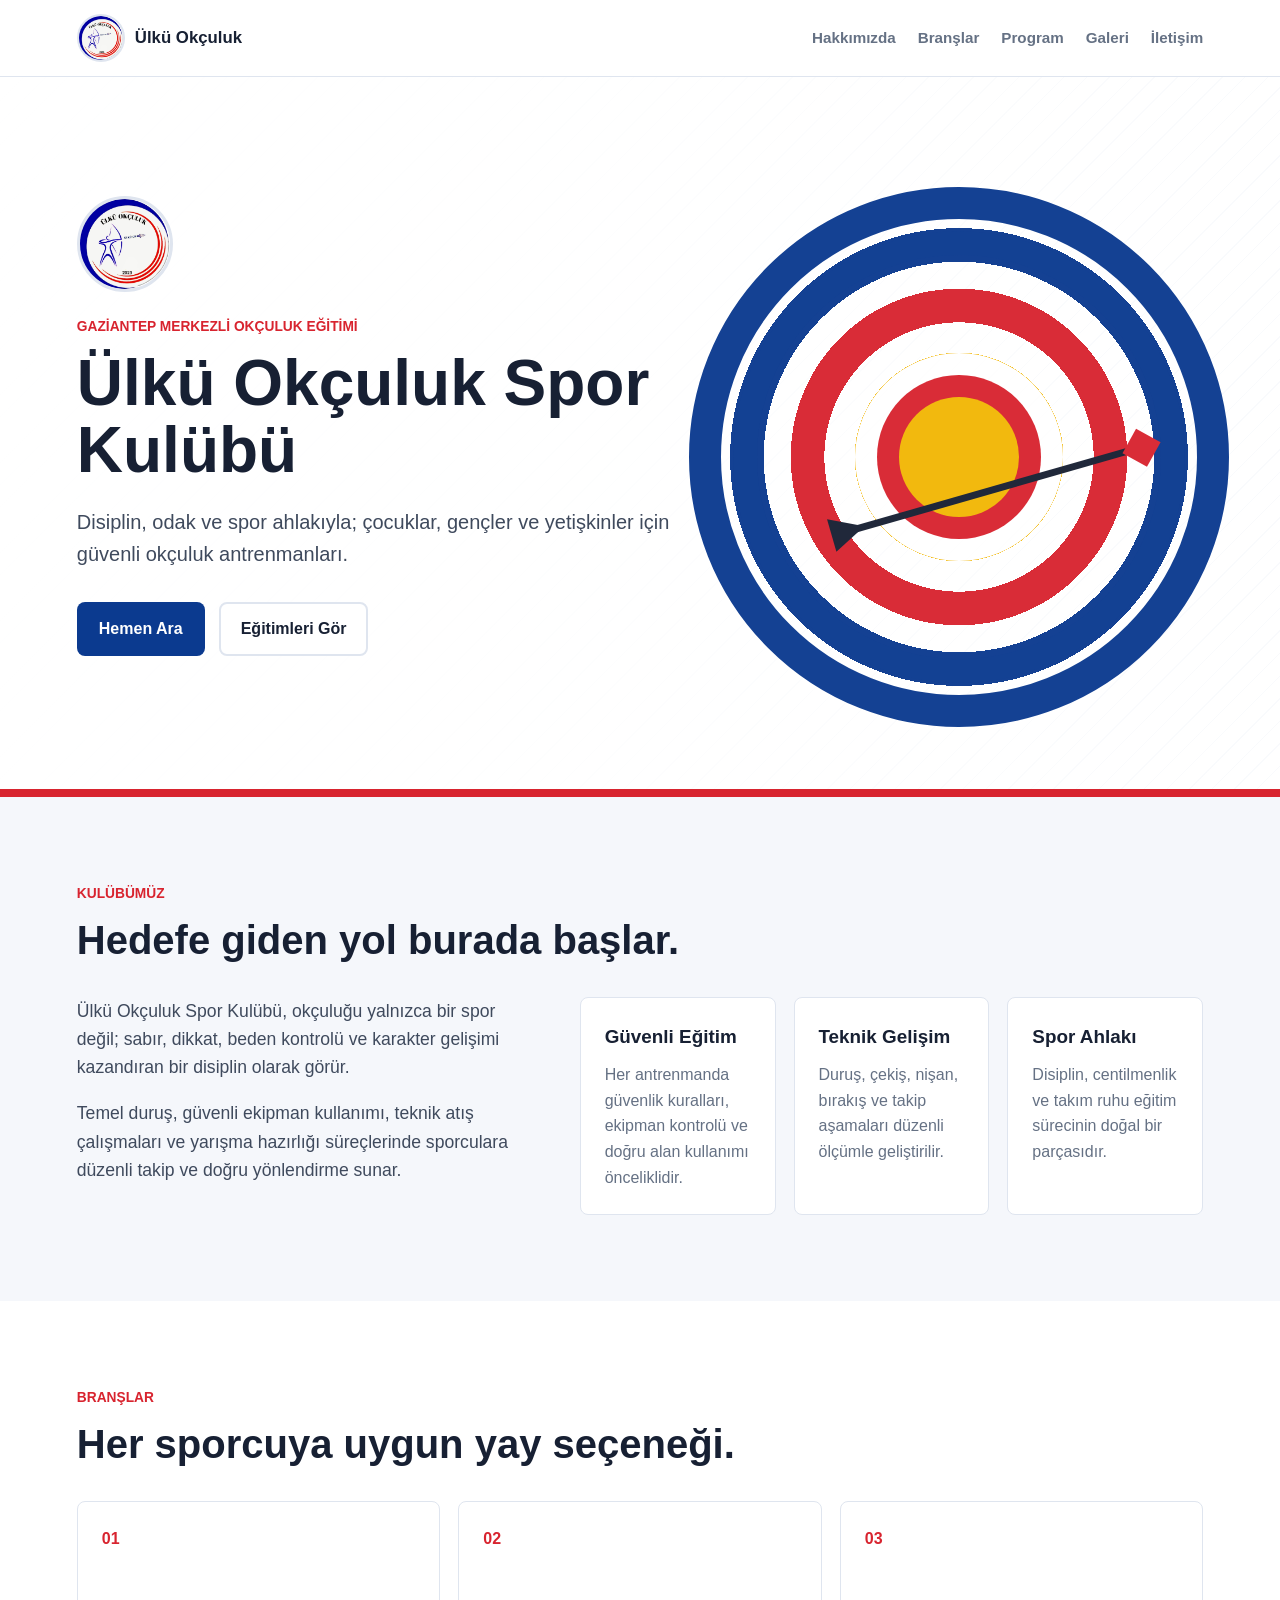
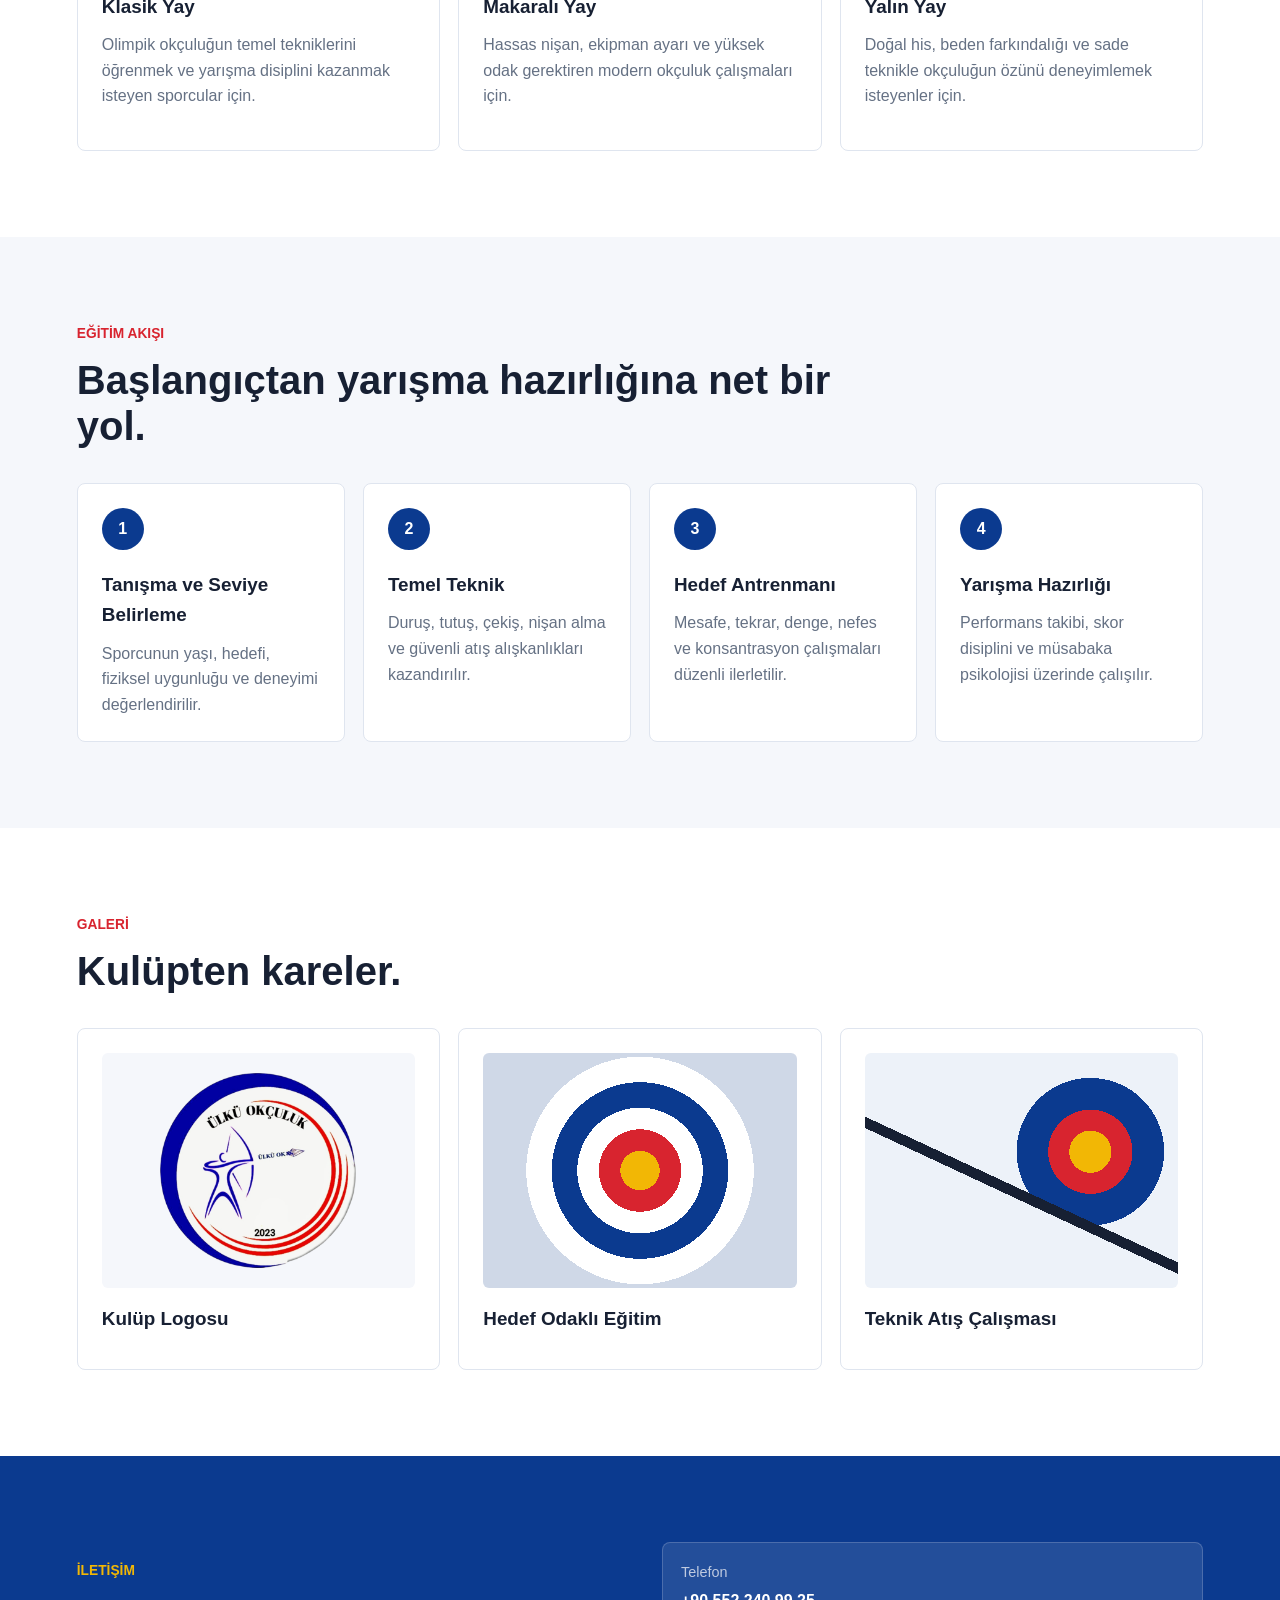
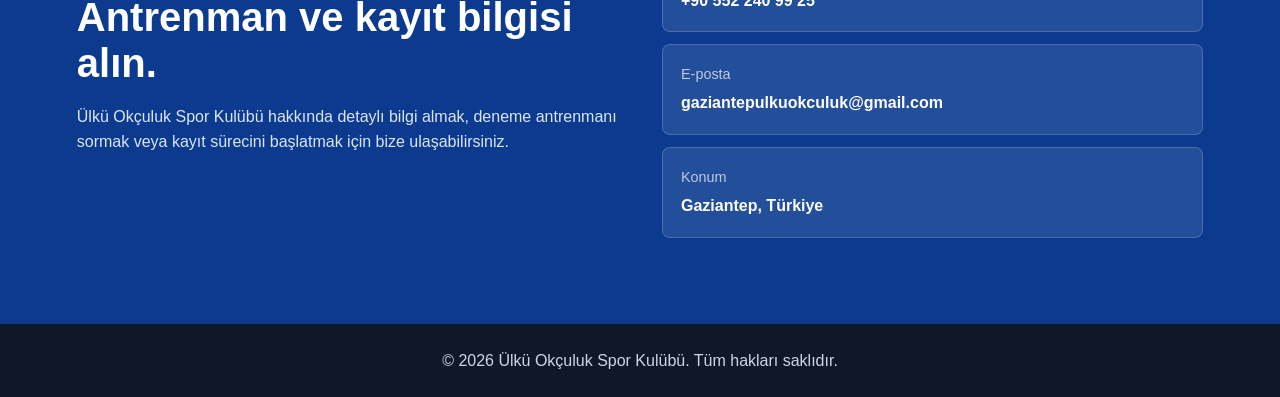
==== index.html @ f9e279a2 "Add files via upload" ====
<!DOCTYPE html>
<html lang="tr">
<head>
    <meta charset="UTF-8">
    <meta name="viewport" content="width=device-width, initial-scale=1.0">
    <title>Ülkü Okçuluk Spor Kulübü | Gaziantep Okçuluk Eğitimi</title>
    <meta name="description" content="Ülkü Okçuluk Spor Kulübü; Gaziantep'te klasik yay, makaralı yay ve yalın yay eğitimleriyle her yaş grubu için okçuluk antrenmanları sunar.">
    <meta name="keywords" content="Ülkü Okçuluk, okçuluk spor kulübü, Gaziantep okçuluk, klasik yay, makaralı yay, yalın yay">
    <meta name="theme-color" content="#0b3a8f">
    <link rel="canonical" href="https://ulkuokculuk.com/">
    <meta property="og:title" content="Ülkü Okçuluk Spor Kulübü">
    <meta property="og:description" content="Gaziantep'te disiplinli, güvenli ve hedef odaklı okçuluk eğitimi.">
    <meta property="og:type" content="website">
    <meta property="og:url" content="https://ulkuokculuk.com/">
    <meta property="og:image" content="logo.png">
    <link rel="icon" href="logo.png">
    <link rel="stylesheet" href="style.css">
</head>
<body>
    <header class="site-header">
        <a class="brand" href="#anasayfa" aria-label="Ülkü Okçuluk Spor Kulübü ana sayfa">
            <img src="logo.png" alt="Ülkü Okçuluk Spor Kulübü logosu">
            <span>Ülkü Okçuluk</span>
        </a>

        <button class="nav-toggle" type="button" aria-label="Menüyü aç" aria-expanded="false">
            <span></span>
            <span></span>
            <span></span>
        </button>

        <nav class="site-nav" aria-label="Ana menü">
            <a href="#hakkimizda">Hakkımızda</a>
            <a href="#branslar">Branşlar</a>
            <a href="#program">Program</a>
            <a href="#galeri">Galeri</a>
            <a href="#iletisim">İletişim</a>
        </nav>
    </header>

    <main>
        <section class="hero" id="anasayfa">
            <div class="hero-target" aria-hidden="true">
                <span class="target-ring target-ring-red"></span>
                <span class="target-ring target-ring-blue"></span>
                <span class="target-ring target-ring-gold"></span>
                <span class="target-arrow"></span>
            </div>

            <div class="hero-content">
                <img class="hero-logo" src="logo.png" alt="Ülkü Okçuluk Spor Kulübü logosu">
                <p class="eyebrow">Gaziantep merkezli okçuluk eğitimi</p>
                <h1>Ülkü Okçuluk Spor Kulübü</h1>
                <p class="hero-copy">Disiplin, odak ve spor ahlakıyla; çocuklar, gençler ve yetişkinler için güvenli okçuluk antrenmanları.</p>
                <div class="hero-actions">
                    <a class="button primary-button" href="tel:+905522409925">Hemen Ara</a>
                    <a class="button secondary-button" href="#program">Eğitimleri Gör</a>
                </div>
            </div>
        </section>

        <section class="section about-section" id="hakkimizda">
            <div class="section-heading">
                <p class="eyebrow">Kulübümüz</p>
                <h2>Hedefe giden yol burada başlar.</h2>
            </div>
            <div class="about-layout">
                <div class="about-copy">
                    <p>Ülkü Okçuluk Spor Kulübü, okçuluğu yalnızca bir spor değil; sabır, dikkat, beden kontrolü ve karakter gelişimi kazandıran bir disiplin olarak görür.</p>
                    <p>Temel duruş, güvenli ekipman kullanımı, teknik atış çalışmaları ve yarışma hazırlığı süreçlerinde sporculara düzenli takip ve doğru yönlendirme sunar.</p>
                </div>
                <div class="principles">
                    <article>
                        <h3>Güvenli Eğitim</h3>
                        <p>Her antrenmanda güvenlik kuralları, ekipman kontrolü ve doğru alan kullanımı önceliklidir.</p>
                    </article>
                    <article>
                        <h3>Teknik Gelişim</h3>
                        <p>Duruş, çekiş, nişan, bırakış ve takip aşamaları düzenli ölçümle geliştirilir.</p>
                    </article>
                    <article>
                        <h3>Spor Ahlakı</h3>
                        <p>Disiplin, centilmenlik ve takım ruhu eğitim sürecinin doğal bir parçasıdır.</p>
                    </article>
                </div>
            </div>
        </section>

        <section class="section branches-section" id="branslar">
            <div class="section-heading">
                <p class="eyebrow">Branşlar</p>
                <h2>Her sporcuya uygun yay seçeneği.</h2>
            </div>
            <div class="branch-grid">
                <article class="branch-card">
                    <span class="branch-number">01</span>
                    <h3>Klasik Yay</h3>
                    <p>Olimpik okçuluğun temel tekniklerini öğrenmek ve yarışma disiplini kazanmak isteyen sporcular için.</p>
                </article>
                <article class="branch-card">
                    <span class="branch-number">02</span>
                    <h3>Makaralı Yay</h3>
                    <p>Hassas nişan, ekipman ayarı ve yüksek odak gerektiren modern okçuluk çalışmaları için.</p>
                </article>
                <article class="branch-card">
                    <span class="branch-number">03</span>
                    <h3>Yalın Yay</h3>
                    <p>Doğal his, beden farkındalığı ve sade teknikle okçuluğun özünü deneyimlemek isteyenler için.</p>
                </article>
            </div>
        </section>

        <section class="section program-section" id="program">
            <div class="section-heading">
                <p class="eyebrow">Eğitim Akışı</p>
                <h2>Başlangıçtan yarışma hazırlığına net bir yol.</h2>
            </div>
            <div class="timeline">
                <article>
                    <span>1</span>
                    <h3>Tanışma ve Seviye Belirleme</h3>
                    <p>Sporcunun yaşı, hedefi, fiziksel uygunluğu ve deneyimi değerlendirilir.</p>
                </article>
                <article>
                    <span>2</span>
                    <h3>Temel Teknik</h3>
                    <p>Duruş, tutuş, çekiş, nişan alma ve güvenli atış alışkanlıkları kazandırılır.</p>
                </article>
                <article>
                    <span>3</span>
                    <h3>Hedef Antrenmanı</h3>
                    <p>Mesafe, tekrar, denge, nefes ve konsantrasyon çalışmaları düzenli ilerletilir.</p>
                </article>
                <article>
                    <span>4</span>
                    <h3>Yarışma Hazırlığı</h3>
                    <p>Performans takibi, skor disiplini ve müsabaka psikolojisi üzerinde çalışılır.</p>
                </article>
            </div>
        </section>

        <section class="section gallery-section" id="galeri">
            <div class="section-heading">
                <p class="eyebrow">Galeri</p>
                <h2>Kulüpten kareler.</h2>
            </div>
            <div class="gallery-grid" id="galleryContainer">
                <article class="gallery-card">
                    <img src="logo.png" alt="Ülkü Okçuluk logosu">
                    <h3>Kulüp Logosu</h3>
                </article>
                <article class="gallery-card target-card" aria-label="Okçuluk hedefi görseli">
                    <div class="mini-target" aria-hidden="true"></div>
                    <h3>Hedef Odaklı Eğitim</h3>
                </article>
                <article class="gallery-card target-card" aria-label="Ok ve hedef temalı görsel">
                    <div class="mini-arrow" aria-hidden="true"></div>
                    <h3>Teknik Atış Çalışması</h3>
                </article>
            </div>
        </section>

        <section class="contact-section" id="iletisim">
            <div class="contact-content">
                <div>
                    <p class="eyebrow">İletişim</p>
                    <h2>Antrenman ve kayıt bilgisi alın.</h2>
                    <p>Ülkü Okçuluk Spor Kulübü hakkında detaylı bilgi almak, deneme antrenmanı sormak veya kayıt sürecini başlatmak için bize ulaşabilirsiniz.</p>
                </div>
                <div class="contact-list">
                    <a href="tel:+905522409925">
                        <span>Telefon</span>
                        <strong>+90 552 240 99 25</strong>
                    </a>
                    <a href="mailto:gaziantepulkuokculuk@gmail.com">
                        <span>E-posta</span>
                        <strong>gaziantepulkuokculuk@gmail.com</strong>
                    </a>
                    <div>
                        <span>Konum</span>
                        <strong>Gaziantep, Türkiye</strong>
                    </div>
                </div>
            </div>
        </section>
    </main>

    <footer class="site-footer">
        <p>© <span id="year">2026</span> Ülkü Okçuluk Spor Kulübü. Tüm hakları saklıdır.</p>
    </footer>

    <script src="script.js"></script>
</body>
</html>
---- style.css ----
:root {
    --blue: #0b3a8f;
    --red: #d8242f;
    --gold: #f2b705;
    --ink: #172033;
    --muted: #657184;
    --line: #dfe5ef;
    --paper: #ffffff;
    --soft: #f5f7fb;
    --green: #2f7d5b;
}

* {
    box-sizing: border-box;
    margin: 0;
    padding: 0;
}

html {
    scroll-behavior: smooth;
}

body {
    background: var(--paper);
    color: var(--ink);
    font-family: Arial, Helvetica, sans-serif;
    line-height: 1.6;
}

img {
    display: block;
    max-width: 100%;
}

a {
    color: inherit;
}

.site-header {
    align-items: center;
    background: rgba(255, 255, 255, 0.96);
    border-bottom: 1px solid var(--line);
    display: flex;
    gap: 24px;
    justify-content: space-between;
    left: 0;
    padding: 14px 6vw;
    position: sticky;
    right: 0;
    top: 0;
    z-index: 20;
}

.brand {
    align-items: center;
    display: flex;
    font-size: 1.05rem;
    font-weight: 800;
    gap: 10px;
    text-decoration: none;
}

.brand img {
    border: 2px solid var(--line);
    border-radius: 50%;
    height: 48px;
    object-fit: cover;
    width: 48px;
}

.site-nav {
    align-items: center;
    display: flex;
    gap: 22px;
}

.site-nav a {
    color: var(--muted);
    font-size: 0.95rem;
    font-weight: 700;
    text-decoration: none;
}

.site-nav a:hover,
.site-nav a:focus-visible {
    color: var(--blue);
}

.nav-toggle {
    align-items: center;
    background: var(--ink);
    border: 0;
    border-radius: 8px;
    cursor: pointer;
    display: none;
    flex-direction: column;
    gap: 5px;
    height: 42px;
    justify-content: center;
    width: 42px;
}

.nav-toggle span {
    background: var(--paper);
    border-radius: 999px;
    display: block;
    height: 2px;
    width: 20px;
}

.hero {
    align-items: center;
    background:
        linear-gradient(90deg, rgba(255, 255, 255, 0.98) 0%, rgba(255, 255, 255, 0.9) 48%, rgba(255, 255, 255, 0.65) 100%),
        repeating-linear-gradient(135deg, #eef2f8 0, #eef2f8 1px, transparent 1px, transparent 16px);
    display: flex;
    min-height: 720px;
    overflow: hidden;
    padding: 88px 6vw 110px;
    position: relative;
}

.hero::after {
    background: var(--red);
    bottom: 0;
    content: "";
    height: 8px;
    left: 0;
    position: absolute;
    right: 0;
}

.hero-content {
    max-width: 760px;
    position: relative;
    z-index: 2;
}

.hero-logo {
    border: 3px solid var(--line);
    border-radius: 50%;
    height: 96px;
    margin-bottom: 24px;
    object-fit: cover;
    width: 96px;
}

.eyebrow {
    color: var(--red);
    font-size: 0.86rem;
    font-weight: 800;
    margin-bottom: 12px;
    text-transform: uppercase;
}

.hero h1 {
    color: var(--ink);
    font-size: 4rem;
    line-height: 1.05;
    margin-bottom: 22px;
    max-width: 780px;
}

.hero-copy {
    color: #3f4a5d;
    font-size: 1.25rem;
    margin-bottom: 32px;
    max-width: 650px;
}

.hero-actions {
    display: flex;
    flex-wrap: wrap;
    gap: 14px;
}

.button {
    align-items: center;
    border: 2px solid transparent;
    border-radius: 8px;
    display: inline-flex;
    font-weight: 800;
    justify-content: center;
    min-height: 48px;
    padding: 12px 20px;
    text-decoration: none;
}

.primary-button {
    background: var(--blue);
    color: var(--paper);
}

.secondary-button {
    background: var(--paper);
    border-color: var(--line);
    color: var(--ink);
}

.button:hover,
.button:focus-visible {
    transform: translateY(-1px);
}

.hero-target {
    aspect-ratio: 1;
    border-radius: 50%;
    height: 540px;
    opacity: 0.96;
    position: absolute;
    right: 4vw;
    top: 110px;
    width: 540px;
}

.target-ring {
    border-radius: 50%;
    inset: 0;
    position: absolute;
}

.target-ring-red {
    background: radial-gradient(circle, transparent 0 20%, var(--gold) 20% 31%, transparent 31% 40%, var(--red) 40% 50%, transparent 50% 58%, var(--blue) 58% 68%, transparent 68%);
    border: 32px solid var(--blue);
}

.target-ring-blue {
    border: 24px solid rgba(11, 58, 143, 0.16);
    inset: 44px;
}

.target-ring-gold {
    background: var(--gold);
    box-shadow: 0 0 0 22px var(--red), 0 0 0 44px var(--paper);
    inset: 210px;
}

.target-arrow {
    background: var(--ink);
    height: 7px;
    position: absolute;
    right: 78px;
    top: 254px;
    transform: rotate(-16deg);
    transform-origin: right center;
    width: 330px;
}

.target-arrow::before {
    border-bottom: 17px solid transparent;
    border-left: 34px solid var(--ink);
    border-top: 17px solid transparent;
    content: "";
    left: -2px;
    position: absolute;
    top: -14px;
}

.target-arrow::after {
    background: var(--red);
    content: "";
    height: 28px;
    position: absolute;
    right: -4px;
    top: -10px;
    transform: rotate(45deg);
    width: 28px;
}

.section {
    padding: 86px 6vw;
}

.section-heading {
    margin-bottom: 34px;
    max-width: 760px;
}

.section-heading h2,
.contact-content h2 {
    font-size: 2.5rem;
    line-height: 1.15;
}

.about-section,
.program-section {
    background: var(--soft);
}

.about-layout {
    display: grid;
    gap: 42px;
    grid-template-columns: 0.85fr 1.15fr;
}

.about-copy {
    color: #3f4a5d;
    font-size: 1.1rem;
}

.about-copy p + p {
    margin-top: 18px;
}

.principles,
.branch-grid,
.timeline,
.gallery-grid {
    display: grid;
    gap: 18px;
}

.principles {
    grid-template-columns: repeat(3, 1fr);
}

.principles article,
.branch-card,
.timeline article,
.gallery-card {
    background: var(--paper);
    border: 1px solid var(--line);
    border-radius: 8px;
    padding: 24px;
}

.principles h3,
.branch-card h3,
.timeline h3,
.gallery-card h3 {
    font-size: 1.18rem;
    margin-bottom: 10px;
}

.principles p,
.branch-card p,
.timeline p {
    color: var(--muted);
}

.branch-grid {
    grid-template-columns: repeat(3, 1fr);
}

.branch-card {
    min-height: 250px;
}

.branch-number {
    color: var(--red);
    display: block;
    font-weight: 900;
    margin-bottom: 40px;
}

.timeline {
    grid-template-columns: repeat(4, 1fr);
}

.timeline article {
    position: relative;
}

.timeline article span {
    align-items: center;
    background: var(--blue);
    border-radius: 50%;
    color: var(--paper);
    display: inline-flex;
    font-weight: 900;
    height: 42px;
    justify-content: center;
    margin-bottom: 20px;
    width: 42px;
}

.gallery-section {
    background: var(--paper);
}

.gallery-grid {
    grid-template-columns: repeat(3, 1fr);
}

.gallery-card {
    min-height: 290px;
}

.gallery-card img {
    aspect-ratio: 4 / 3;
    background: var(--soft);
    border-radius: 6px;
    height: auto;
    margin-bottom: 16px;
    object-fit: contain;
    padding: 20px;
    width: 100%;
}

.target-card {
    display: flex;
    flex-direction: column;
    justify-content: space-between;
}

.mini-target {
    aspect-ratio: 4 / 3;
    background:
        radial-gradient(circle at center, var(--gold) 0 10%, var(--red) 10% 21%, #ffffff 21% 32%, var(--blue) 32% 45%, #ffffff 45% 58%, #cfd8e7 58% 100%);
    border-radius: 6px;
    margin-bottom: 16px;
}

.mini-arrow {
    aspect-ratio: 4 / 3;
    background:
        linear-gradient(25deg, transparent 0 42%, var(--ink) 42% 45%, transparent 45%),
        radial-gradient(circle at 72% 42%, var(--gold) 0 8%, var(--red) 8% 16%, var(--blue) 16% 28%, #edf2f9 28%);
    border-radius: 6px;
    margin-bottom: 16px;
}

.contact-section {
    background: var(--blue);
    color: var(--paper);
    padding: 86px 6vw;
}

.contact-section .eyebrow {
    color: var(--gold);
}

.contact-content {
    display: grid;
    gap: 44px;
    grid-template-columns: 1fr 1fr;
}

.contact-content p {
    color: #dce6f6;
    margin-top: 18px;
    max-width: 650px;
}

.contact-list {
    display: grid;
    gap: 12px;
}

.contact-list a,
.contact-list div {
    background: rgba(255, 255, 255, 0.1);
    border: 1px solid rgba(255, 255, 255, 0.18);
    border-radius: 8px;
    padding: 18px;
    text-decoration: none;
}

.contact-list span {
    color: #bfcae0;
    display: block;
    font-size: 0.9rem;
    margin-bottom: 4px;
}

.contact-list strong {
    display: block;
    overflow-wrap: anywhere;
}

.site-footer {
    background: #101827;
    color: #cdd6e5;
    padding: 24px 6vw;
    text-align: center;
}

@media (max-width: 1040px) {
    .hero {
        min-height: 650px;
    }

    .hero-target {
        height: 420px;
        opacity: 0.28;
        right: -90px;
        top: 160px;
        width: 420px;
    }

    .about-layout,
    .contact-content {
        grid-template-columns: 1fr;
    }

    .principles,
    .branch-grid,
    .timeline,
    .gallery-grid {
        grid-template-columns: repeat(2, 1fr);
    }
}

@media (max-width: 760px) {
    .site-header {
        padding: 12px 20px;
    }

    .brand span {
        font-size: 0.98rem;
    }

    .nav-toggle {
        display: inline-flex;
    }

    .site-nav {
        background: var(--paper);
        border-bottom: 1px solid var(--line);
        display: none;
        flex-direction: column;
        gap: 0;
        left: 0;
        padding: 10px 20px 18px;
        position: absolute;
        right: 0;
        top: 73px;
    }

    .site-nav.is-open {
        display: flex;
    }

    .site-nav a {
        border-bottom: 1px solid var(--line);
        padding: 12px 0;
        width: 100%;
    }

    .hero {
        min-height: 620px;
        padding: 60px 20px 82px;
    }

    .hero-logo {
        height: 76px;
        width: 76px;
    }

    .hero h1 {
        font-size: 2.55rem;
    }

    .hero-copy {
        font-size: 1.08rem;
    }

    .hero-target {
        bottom: -120px;
        height: 340px;
        left: auto;
        right: -130px;
        top: auto;
        width: 340px;
    }

    .principles,
    .branch-grid,
    .timeline,
    .gallery-grid {
        grid-template-columns: 1fr;
    }

    .section,
    .contact-section {
        padding: 64px 20px;
    }

    .section-heading h2,
    .contact-content h2 {
        font-size: 2rem;
    }

    .branch-card {
        min-height: auto;
    }
}
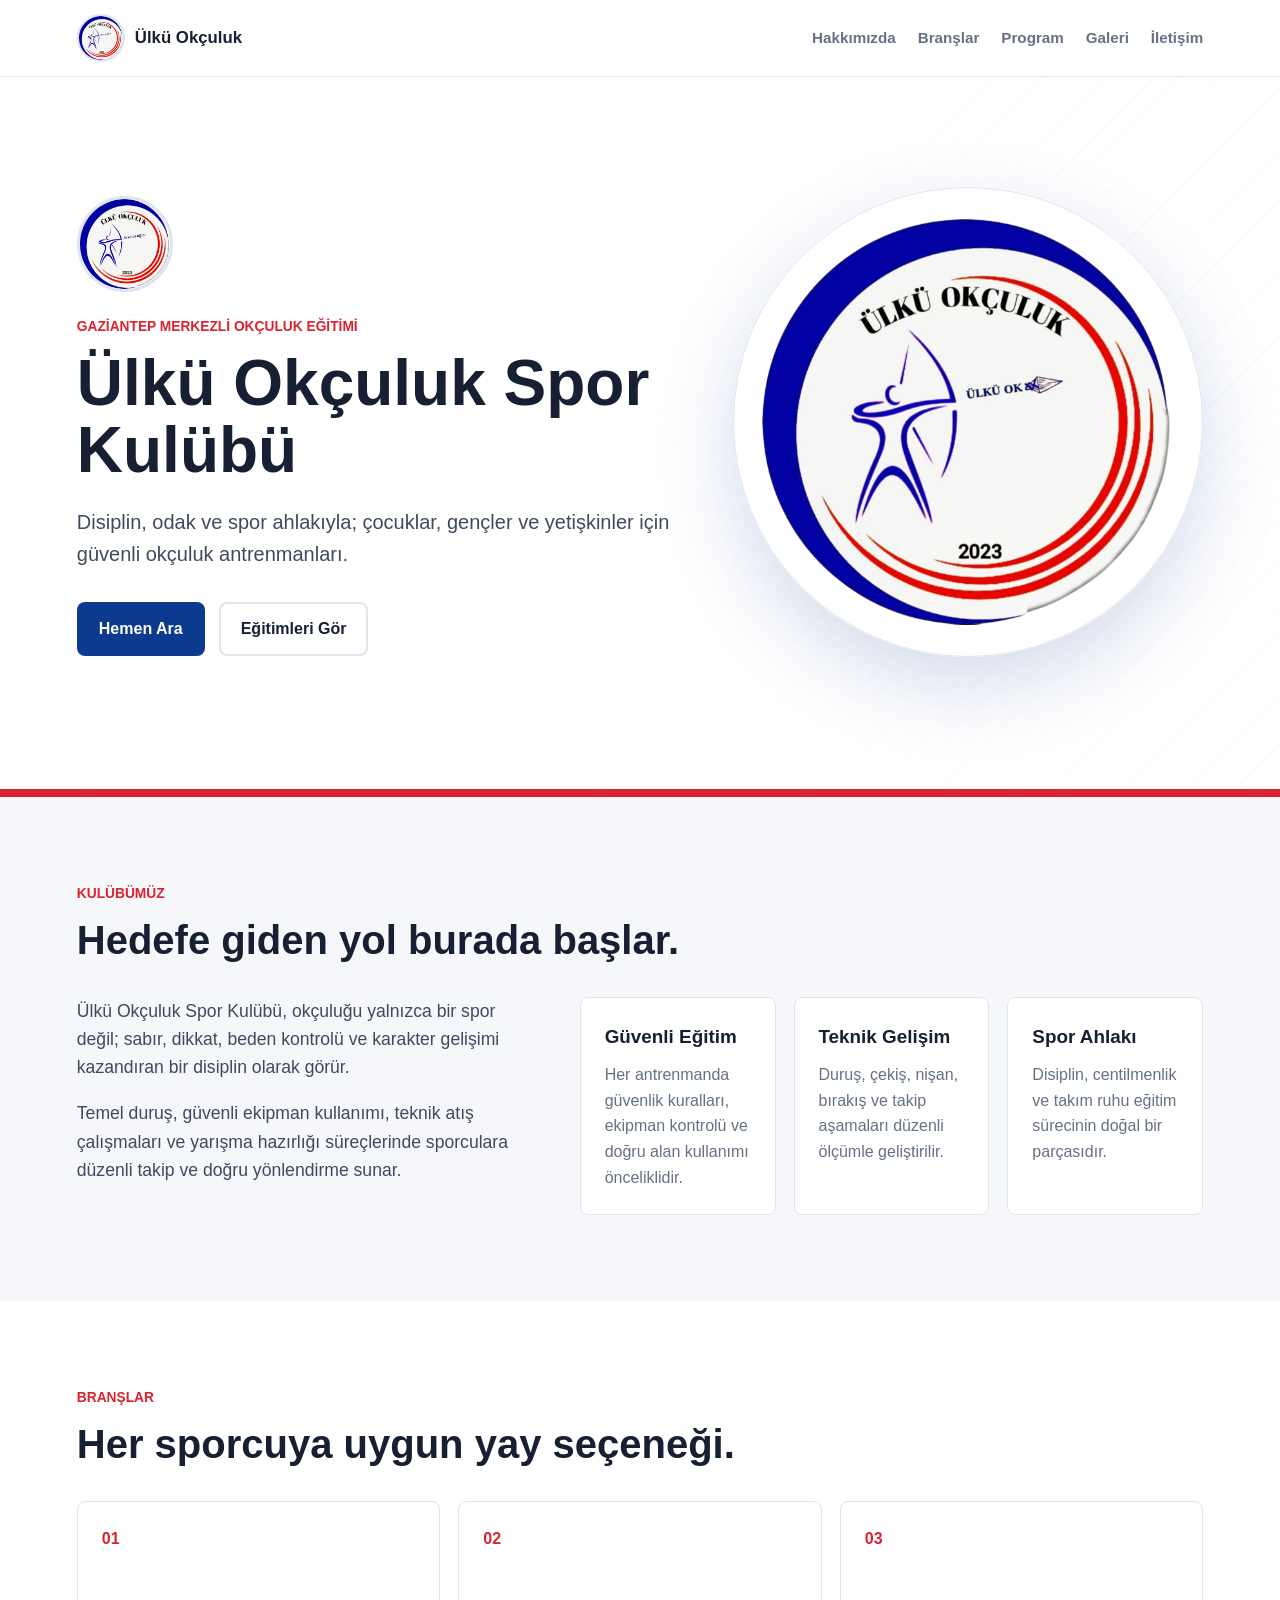
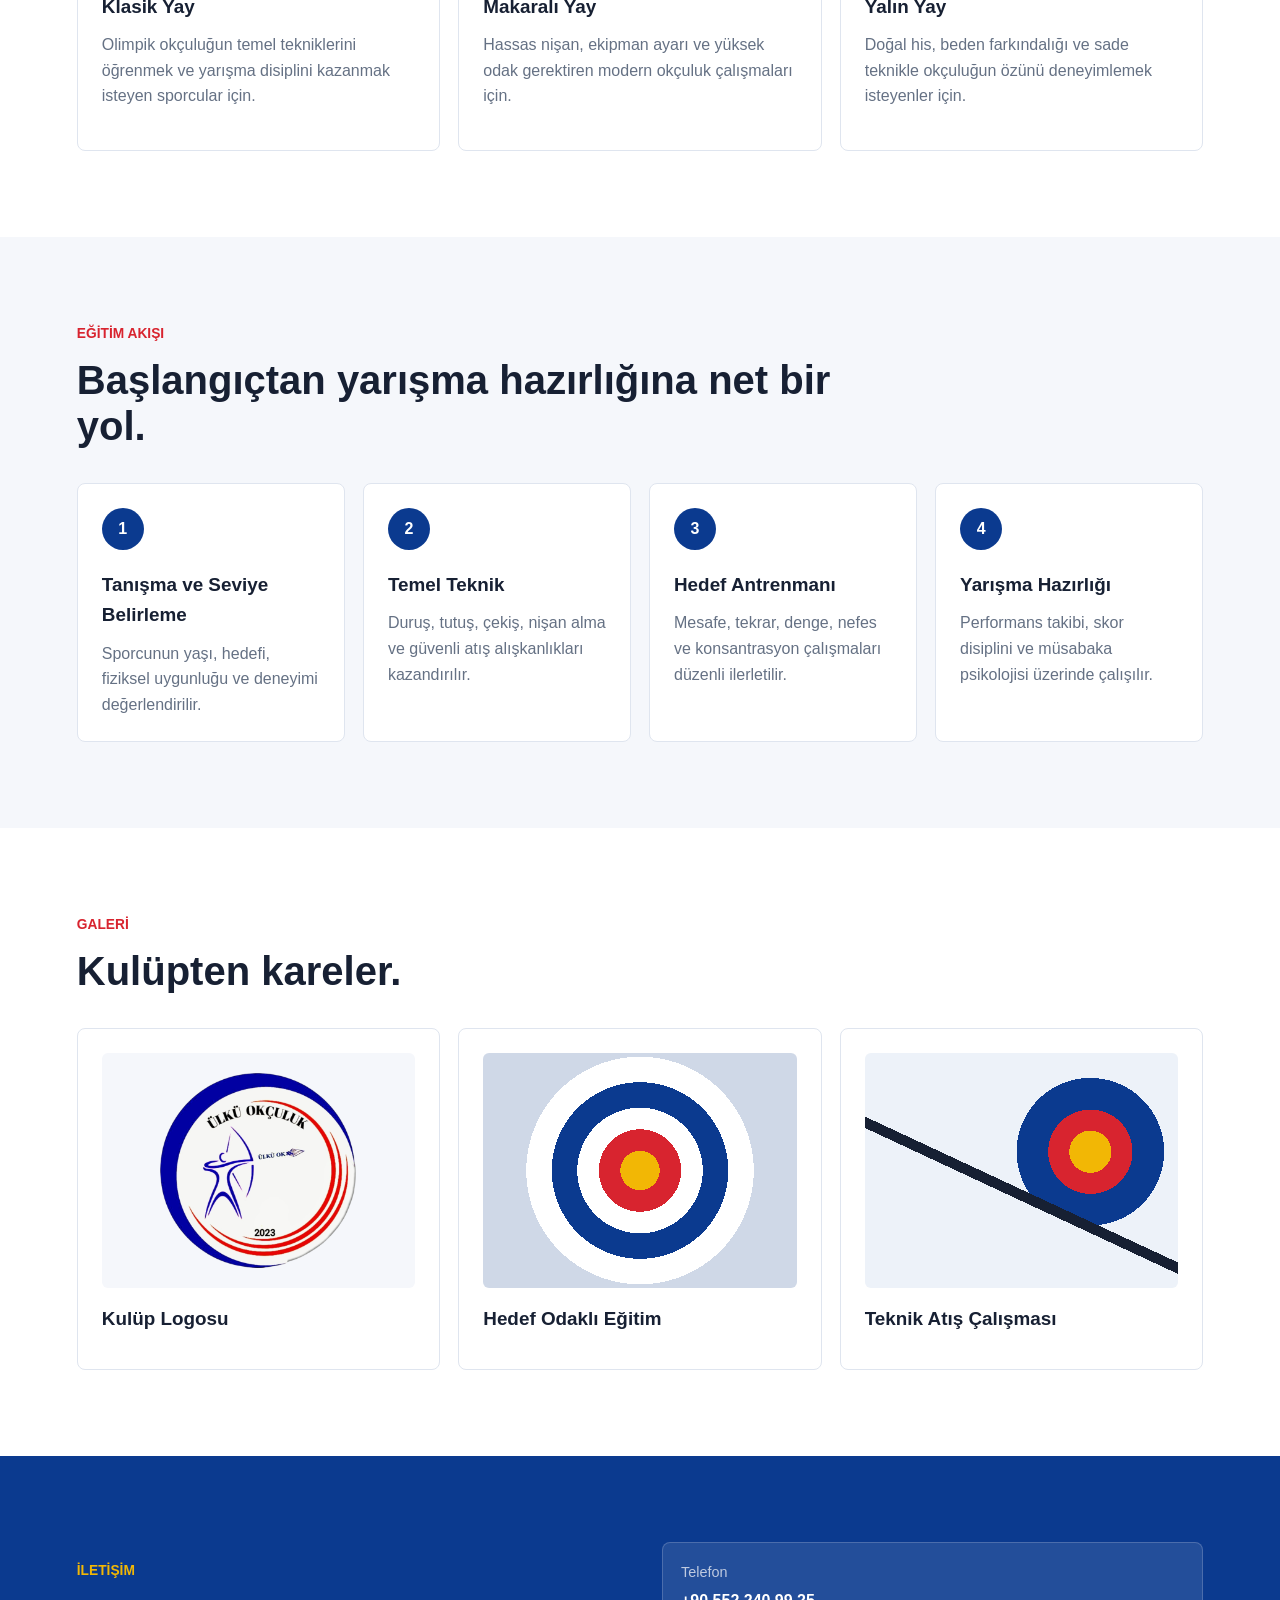
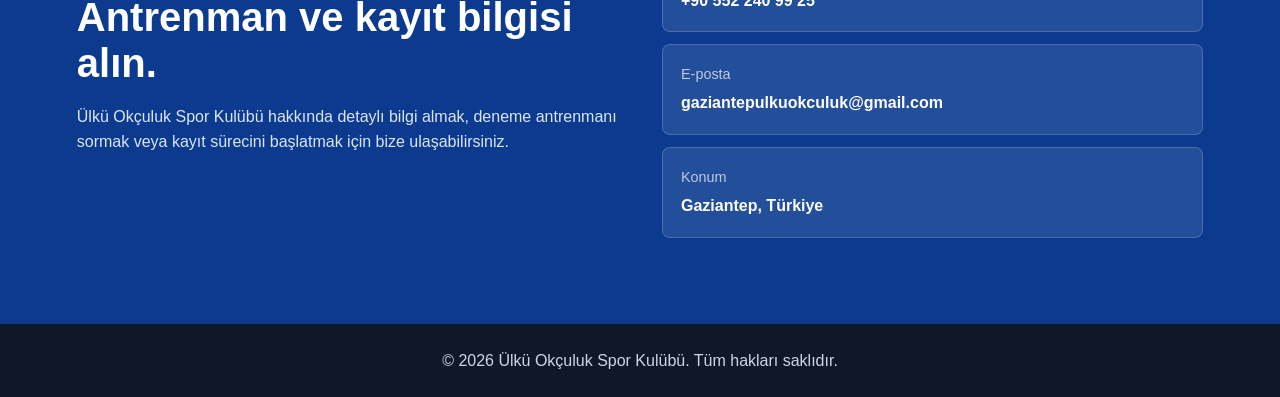
==== commit cfd490d7: "Add files via upload" ====
--- a/index.html
+++ b/index.html
@@ -7,6 +7,7 @@
     <meta name="description" content="Ülkü Okçuluk Spor Kulübü; Gaziantep'te klasik yay, makaralı yay ve yalın yay eğitimleriyle her yaş grubu için okçuluk antrenmanları sunar.">
     <meta name="keywords" content="Ülkü Okçuluk, okçuluk spor kulübü, Gaziantep okçuluk, klasik yay, makaralı yay, yalın yay">
     <meta name="theme-color" content="#0b3a8f">
+    <meta name="google-site-verification" content="gqd1xYWcWharAiKNWKCHLfOGZZdTMErcceEb5L4lfTE">
     <link rel="canonical" href="https://ulkuokculuk.com/">
     <meta property="og:title" content="Ülkü Okçuluk Spor Kulübü">
     <meta property="og:description" content="Gaziantep'te disiplinli, güvenli ve hedef odaklı okçuluk eğitimi.">
@@ -40,11 +41,8 @@
 
     <main>
         <section class="hero" id="anasayfa">
-            <div class="hero-target" aria-hidden="true">
-                <span class="target-ring target-ring-red"></span>
-                <span class="target-ring target-ring-blue"></span>
-                <span class="target-ring target-ring-gold"></span>
-                <span class="target-arrow"></span>
+            <div class="hero-emblem" aria-hidden="true">
+                <img src="logo.png" alt="">
             </div>
 
             <div class="hero-content">
--- a/style.css
+++ b/style.css
@@ -202,69 +202,28 @@
     transform: translateY(-1px);
 }
 
-.hero-target {
+.hero-emblem {
+    align-items: center;
     aspect-ratio: 1;
+    background: rgba(255, 255, 255, 0.84);
+    border: 1px solid var(--line);
     border-radius: 50%;
-    height: 540px;
-    opacity: 0.96;
+    box-shadow: 0 28px 80px rgba(11, 58, 143, 0.18);
+    display: flex;
+    height: 470px;
+    justify-content: center;
+    padding: 28px;
     position: absolute;
-    right: 4vw;
+    right: 6vw;
     top: 110px;
-    width: 540px;
-}
-
-.target-ring {
+    width: 470px;
+}
+
+.hero-emblem img {
     border-radius: 50%;
-    inset: 0;
-    position: absolute;
-}
-
-.target-ring-red {
-    background: radial-gradient(circle, transparent 0 20%, var(--gold) 20% 31%, transparent 31% 40%, var(--red) 40% 50%, transparent 50% 58%, var(--blue) 58% 68%, transparent 68%);
-    border: 32px solid var(--blue);
-}
-
-.target-ring-blue {
-    border: 24px solid rgba(11, 58, 143, 0.16);
-    inset: 44px;
-}
-
-.target-ring-gold {
-    background: var(--gold);
-    box-shadow: 0 0 0 22px var(--red), 0 0 0 44px var(--paper);
-    inset: 210px;
-}
-
-.target-arrow {
-    background: var(--ink);
-    height: 7px;
-    position: absolute;
-    right: 78px;
-    top: 254px;
-    transform: rotate(-16deg);
-    transform-origin: right center;
-    width: 330px;
-}
-
-.target-arrow::before {
-    border-bottom: 17px solid transparent;
-    border-left: 34px solid var(--ink);
-    border-top: 17px solid transparent;
-    content: "";
-    left: -2px;
-    position: absolute;
-    top: -14px;
-}
-
-.target-arrow::after {
-    background: var(--red);
-    content: "";
-    height: 28px;
-    position: absolute;
-    right: -4px;
-    top: -10px;
-    transform: rotate(45deg);
-    width: 28px;
+    height: 100%;
+    object-fit: contain;
+    width: 100%;
 }
 
 .section {
@@ -480,9 +439,8 @@
         min-height: 650px;
     }
 
-    .hero-target {
+    .hero-emblem {
         height: 420px;
-        opacity: 0.28;
         right: -90px;
         top: 160px;
         width: 420px;
@@ -555,10 +513,11 @@
         font-size: 1.08rem;
     }
 
-    .hero-target {
+    .hero-emblem {
         bottom: -120px;
         height: 340px;
         left: auto;
+        opacity: 0.24;
         right: -130px;
         top: auto;
         width: 340px;
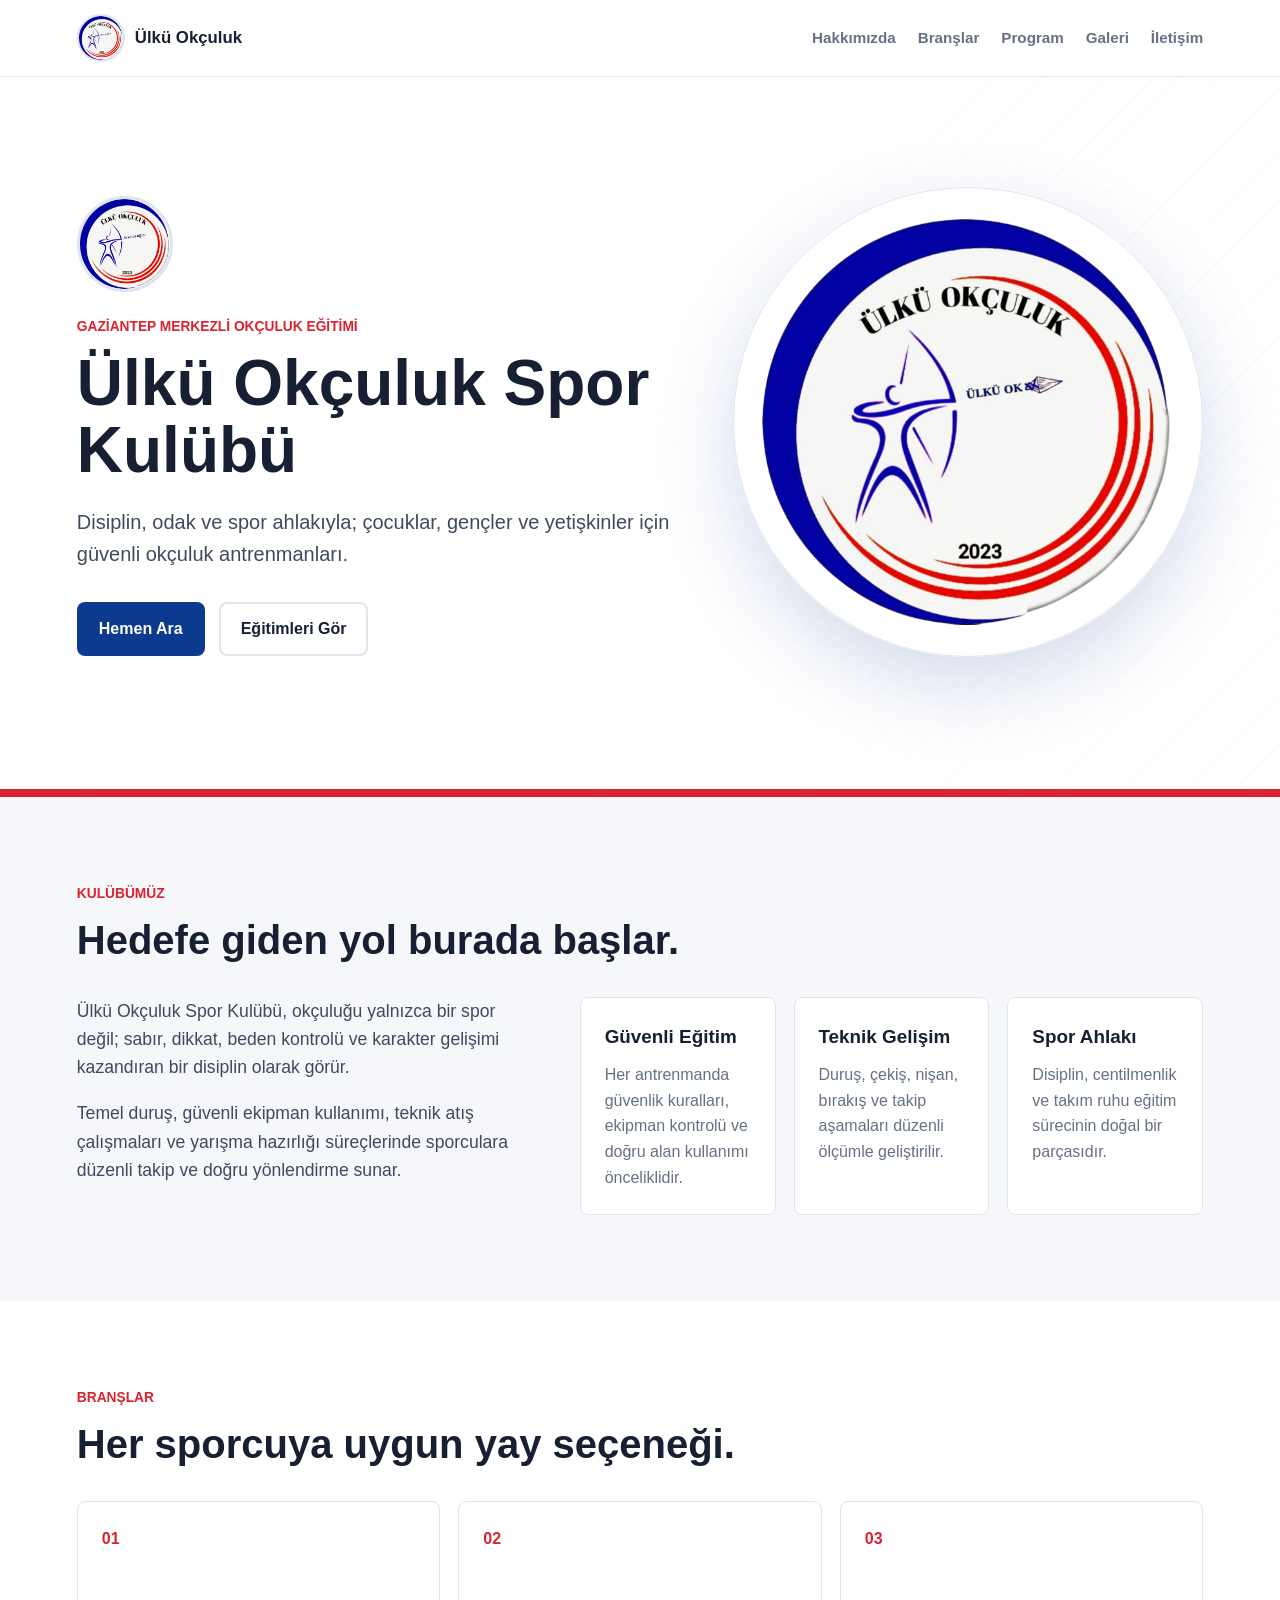
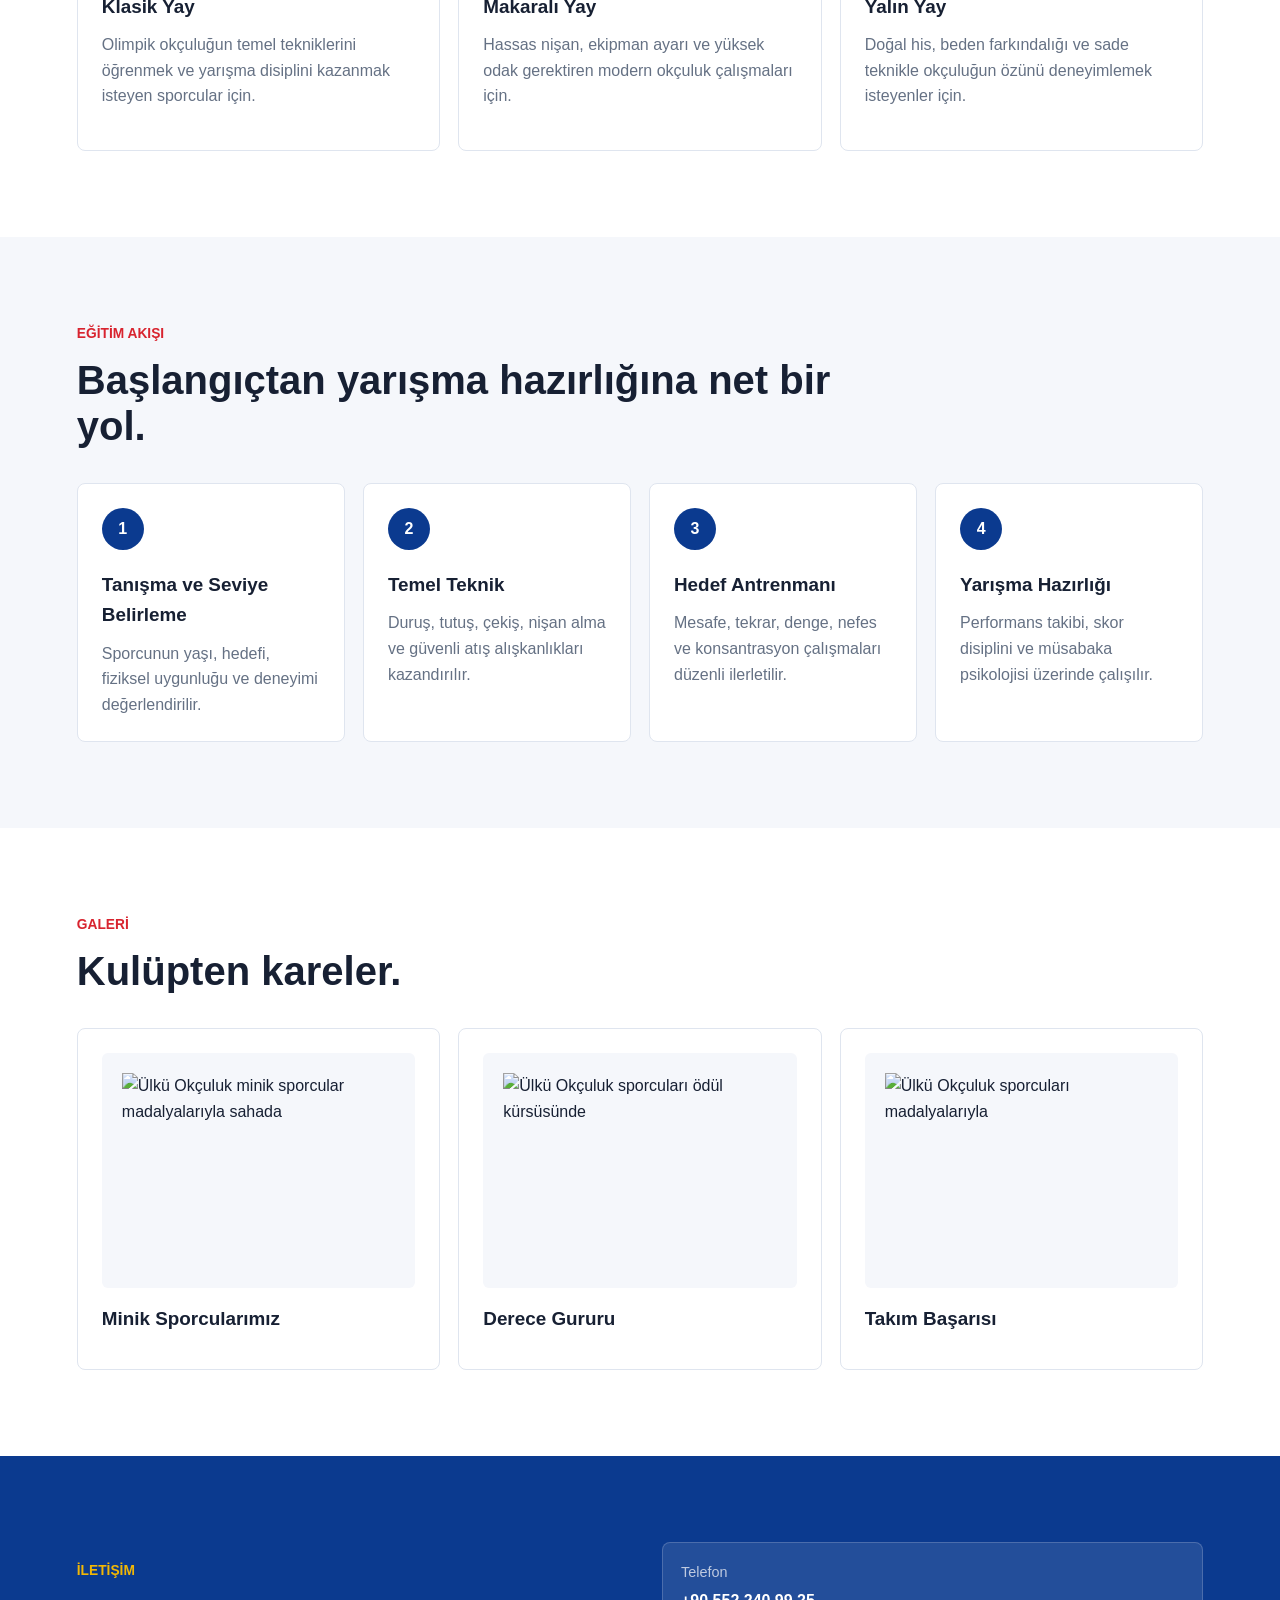
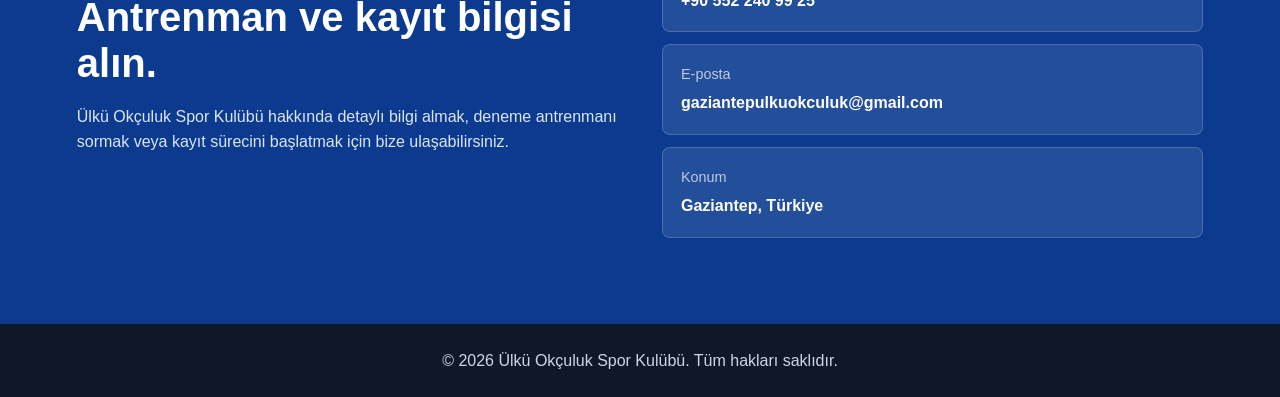
==== commit 9d24448d: "Add files via upload" ====
--- a/index.html
+++ b/index.html
@@ -144,16 +144,16 @@
             </div>
             <div class="gallery-grid" id="galleryContainer">
                 <article class="gallery-card">
-                    <img src="logo.png" alt="Ülkü Okçuluk logosu">
-                    <h3>Kulüp Logosu</h3>
+                    <img src="okçuluk.jpeg" alt="Ülkü Okçuluk minik sporcular madalyalarıyla sahada">
+                    <h3>Minik Sporcularımız</h3>
                 </article>
-                <article class="gallery-card target-card" aria-label="Okçuluk hedefi görseli">
-                    <div class="mini-target" aria-hidden="true"></div>
-                    <h3>Hedef Odaklı Eğitim</h3>
+                <article class="gallery-card">
+                    <img src="okçuluk 1.jpeg" alt="Ülkü Okçuluk sporcuları ödül kürsüsünde">
+                    <h3>Derece Gururu</h3>
                 </article>
-                <article class="gallery-card target-card" aria-label="Ok ve hedef temalı görsel">
-                    <div class="mini-arrow" aria-hidden="true"></div>
-                    <h3>Teknik Atış Çalışması</h3>
+                <article class="gallery-card">
+                    <img src="okçuluk 2.jpeg" alt="Ülkü Okçuluk sporcuları madalyalarıyla">
+                    <h3>Takım Başarısı</h3>
                 </article>
             </div>
         </section>
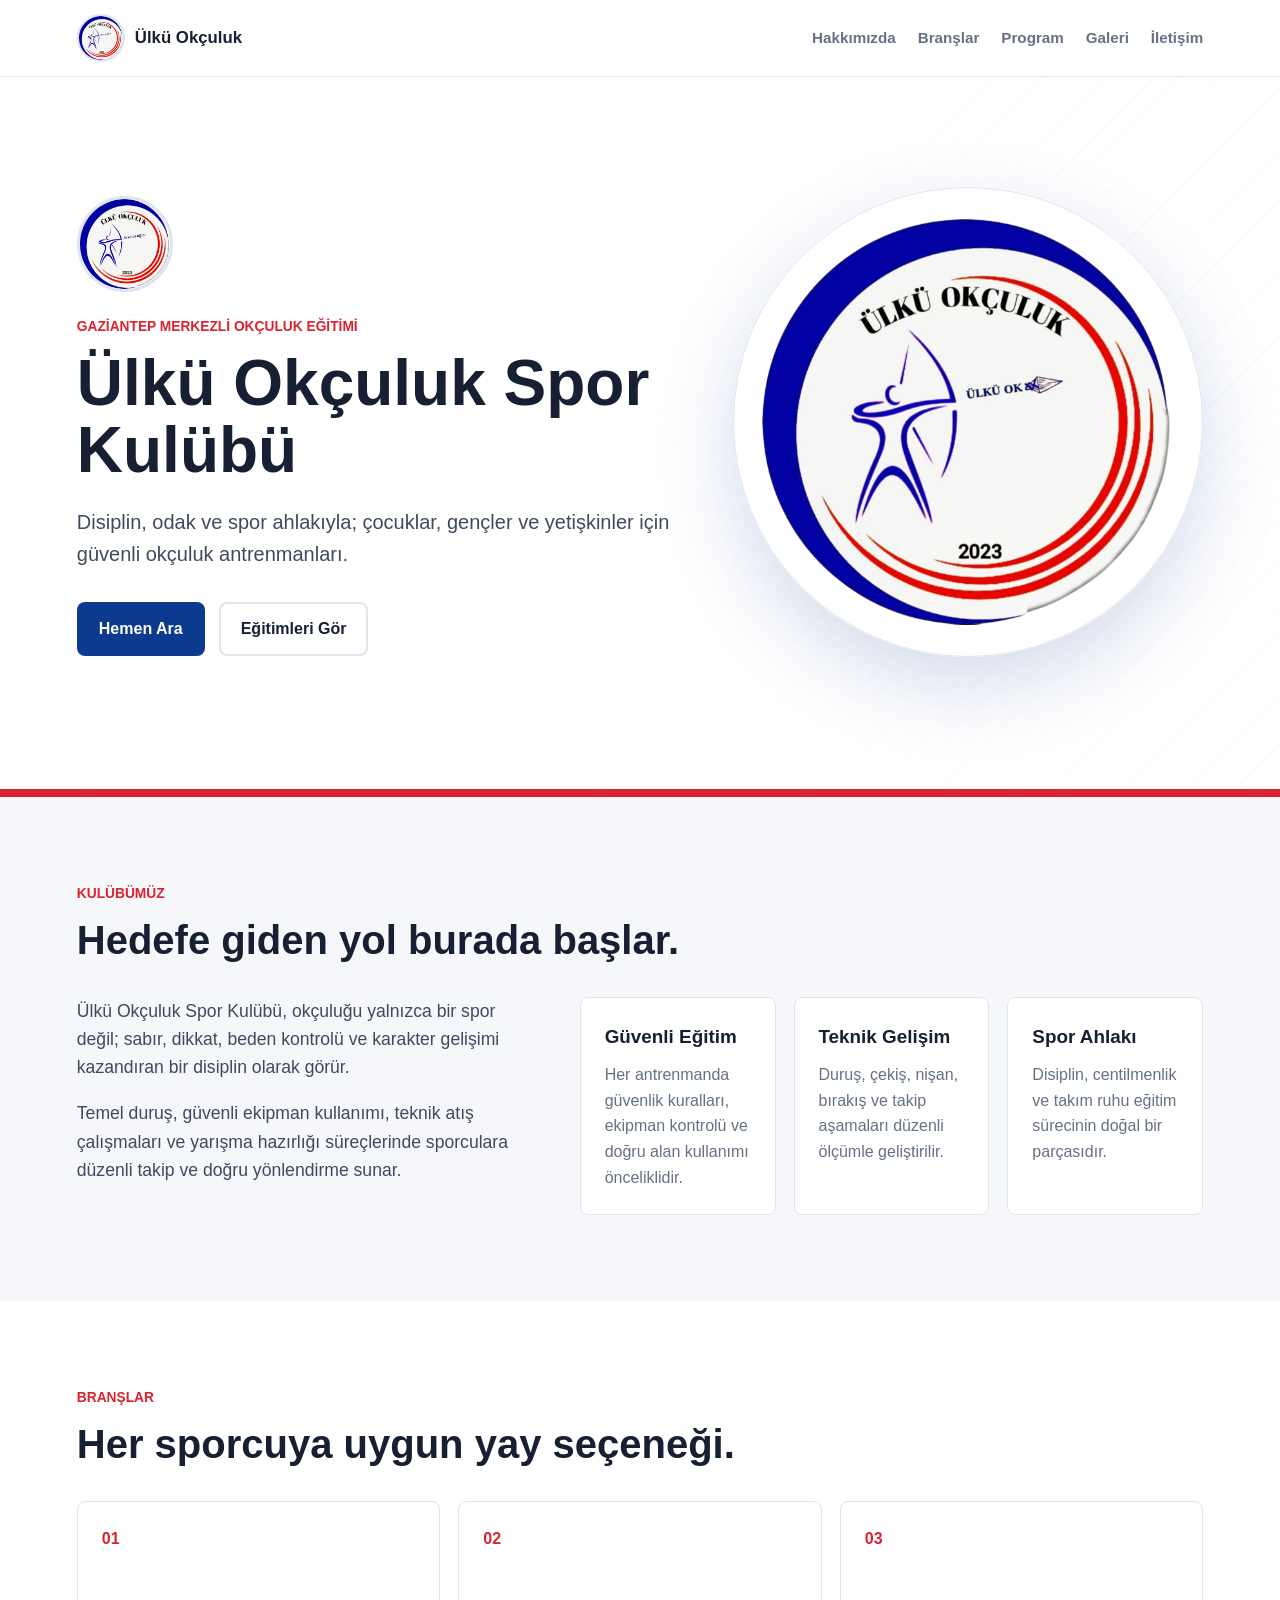
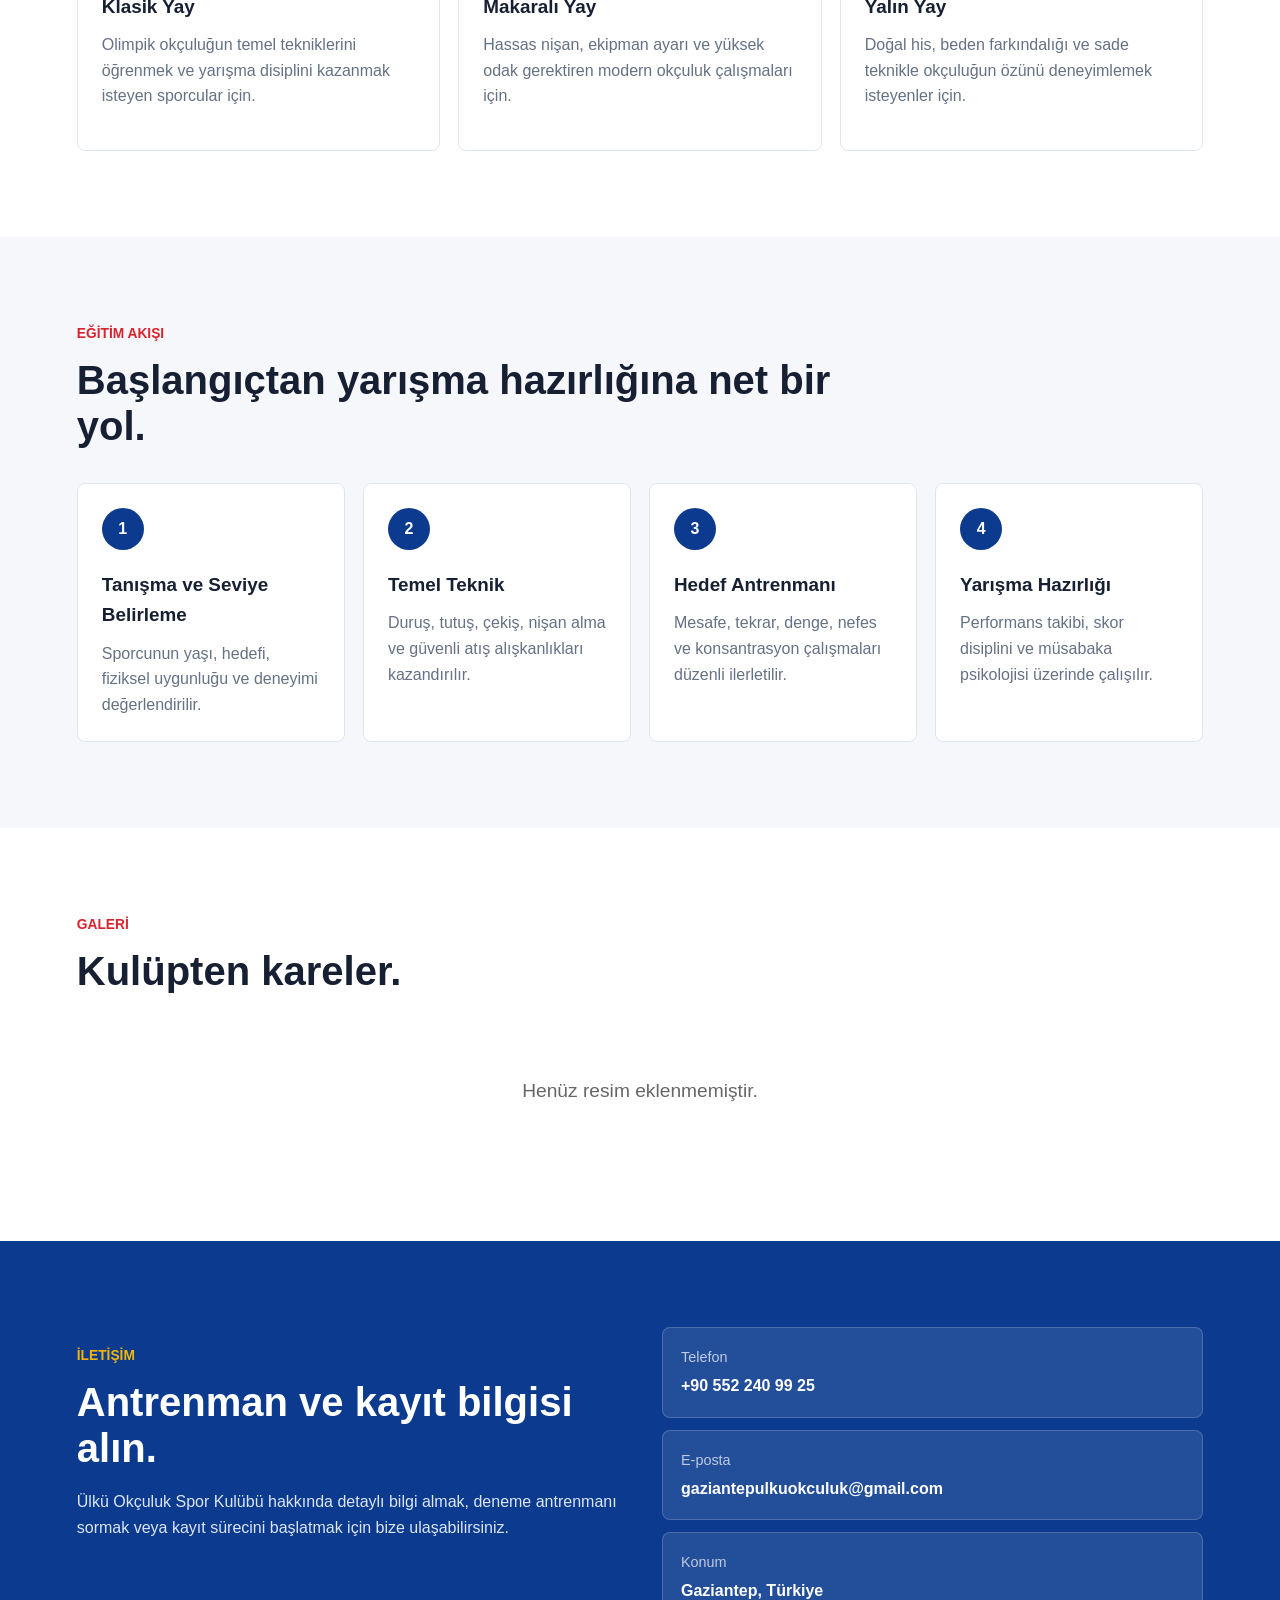
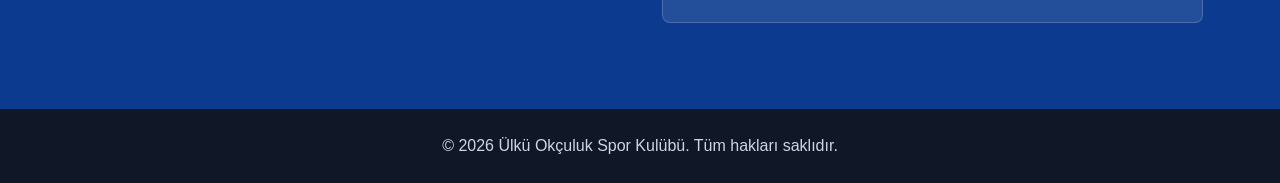
==== commit 845c2f57: "Add files via upload" ====
--- a/index.html
+++ b/index.html
@@ -144,15 +144,15 @@
             </div>
             <div class="gallery-grid" id="galleryContainer">
                 <article class="gallery-card">
-                    <img src="okçuluk.jpeg" alt="Ülkü Okçuluk minik sporcular madalyalarıyla sahada">
+                    <img src="galeri/galeri-1.jpeg" alt="Ülkü Okçuluk minik sporcular madalyalarıyla sahada">
                     <h3>Minik Sporcularımız</h3>
                 </article>
                 <article class="gallery-card">
-                    <img src="okçuluk 1.jpeg" alt="Ülkü Okçuluk sporcuları ödül kürsüsünde">
+                    <img src="galeri/galeri-2.jpeg" alt="Ülkü Okçuluk sporcuları ödül kürsüsünde">
                     <h3>Derece Gururu</h3>
                 </article>
                 <article class="gallery-card">
-                    <img src="okçuluk 2.jpeg" alt="Ülkü Okçuluk sporcuları madalyalarıyla">
+                    <img src="galeri/galeri-3.jpeg" alt="Ülkü Okçuluk sporcuları madalyalarıyla">
                     <h3>Takım Başarısı</h3>
                 </article>
             </div>
